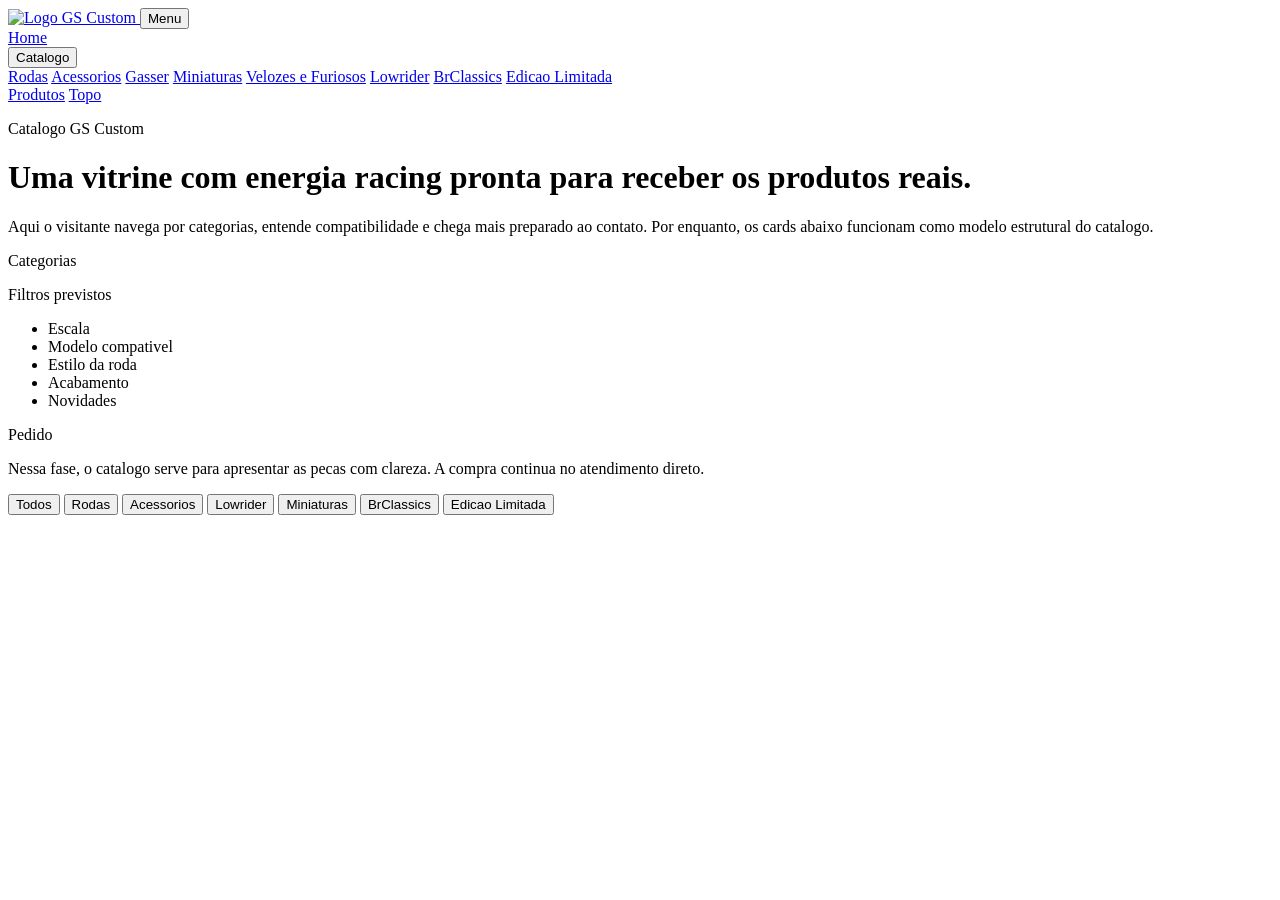
==== catalogo.html @ f18d7940 "feat: add catalog page base" ====
<!DOCTYPE html>
<html lang="pt-BR">
  <head>
    <meta charset="UTF-8" />
    <meta name="viewport" content="width=device-width, initial-scale=1.0" />
    <title>Catalogo | GS Custom</title>
    <meta
      name="description"
      content="Catalogo inicial de rodas, pneus e modificacoes em impressao 3D para carrinhos de colecao."
    />
    <link rel="stylesheet" href="styles.css" />
  </head>
  <body data-page="catalogo">
    <header class="site-header" id="topo">
      <div class="header-inner">
        <a class="brand" href="index.html" aria-label="GS Custom">
          <img class="brand-logo" src="assets/gs-custom-logo.jpeg" alt="Logo GS Custom" />
        </a>

        <button class="menu-toggle" type="button" aria-expanded="false" aria-controls="primary-menu">
          Menu
        </button>

        <nav class="primary-nav" id="primary-menu" aria-label="Navegacao principal">
          <a href="index.html">Home</a>
          <div class="nav-dropdown nav-dropdown-catalog">
            <button
              class="nav-dropdown-toggle"
              type="button"
              aria-expanded="false"
              aria-controls="catalog-menu"
            >
              Catalogo
            </button>

            <div class="nav-dropdown-panel nav-dropdown-panel-wide" id="catalog-menu" role="menu">
              <div class="nav-dropdown-grid">
                <a href="catalogo.html?categoria=rodas" role="menuitem">Rodas</a>
                <a href="catalogo.html?categoria=acessorios" role="menuitem">Acessorios</a>
                <a href="catalogo.html?categoria=gasser" role="menuitem">Gasser</a>
                <a href="catalogo.html?categoria=miniaturas" role="menuitem">Miniaturas</a>
                <a href="catalogo.html?categoria=velozes-e-furiosos" role="menuitem">Velozes e Furiosos</a>
                <a href="catalogo.html?categoria=lowrider" role="menuitem">Lowrider</a>
                <a href="catalogo.html?categoria=brclassics" role="menuitem">BrClassics</a>
                <a href="catalogo.html?categoria=edicao-limitada" role="menuitem">Edicao Limitada</a>
              </div>
            </div>
          </div>

          <a href="#catalogo-grid">Produtos</a>
          <a href="#topo">Topo</a>
        </nav>
      </div>
    </header>

    <div class="site-shell">
      <header class="hero-compact">
        <div class="page-hero">
          <p class="eyebrow">Catalogo GS Custom</p>
          <h1>Uma vitrine com energia racing pronta para receber os produtos reais.</h1>
          <p class="hero-text">
            Aqui o visitante navega por categorias, entende compatibilidade e chega mais preparado ao
            contato. Por enquanto, os cards abaixo funcionam como modelo estrutural do catalogo.
          </p>
        </div>
      </header>

      <main>
        <section class="section catalog-layout">
          <aside class="catalog-sidebar">
            <div class="sidebar-card">
              <p class="eyebrow">Categorias</p>
              <div class="sidebar-links" id="sidebar-categories"></div>
            </div>

            <div class="sidebar-card">
              <p class="eyebrow">Filtros previstos</p>
              <ul class="sidebar-list">
                <li>Escala</li>
                <li>Modelo compativel</li>
                <li>Estilo da roda</li>
                <li>Acabamento</li>
                <li>Novidades</li>
              </ul>
            </div>

            <div class="sidebar-card">
              <p class="eyebrow">Pedido</p>
              <p>
                Nessa fase, o catalogo serve para apresentar as pecas com clareza. A compra continua no
                atendimento direto.
              </p>
            </div>
          </aside>

          <div class="catalog-main" id="catalogo-grid">
            <div class="filter-bar">
              <button class="filter-pill is-active" type="button" data-filter="todos">Todos</button>
              <button class="filter-pill" type="button" data-filter="rodas">Rodas</button>
              <button class="filter-pill" type="button" data-filter="acessorios">Acessorios</button>
              <button class="filter-pill" type="button" data-filter="lowrider">Lowrider</button>
              <button class="filter-pill" type="button" data-filter="miniaturas">Miniaturas</button>
              <button class="filter-pill" type="button" data-filter="brclassics">BrClassics</button>
              <button class="filter-pill" type="button" data-filter="edicao-limitada">Edicao Limitada</button>
            </div>

            <div class="product-grid" id="product-grid"></div>
          </div>
        </section>
      </main>
    </div>

    <script src="script.js"></script>
  </body>
</html>
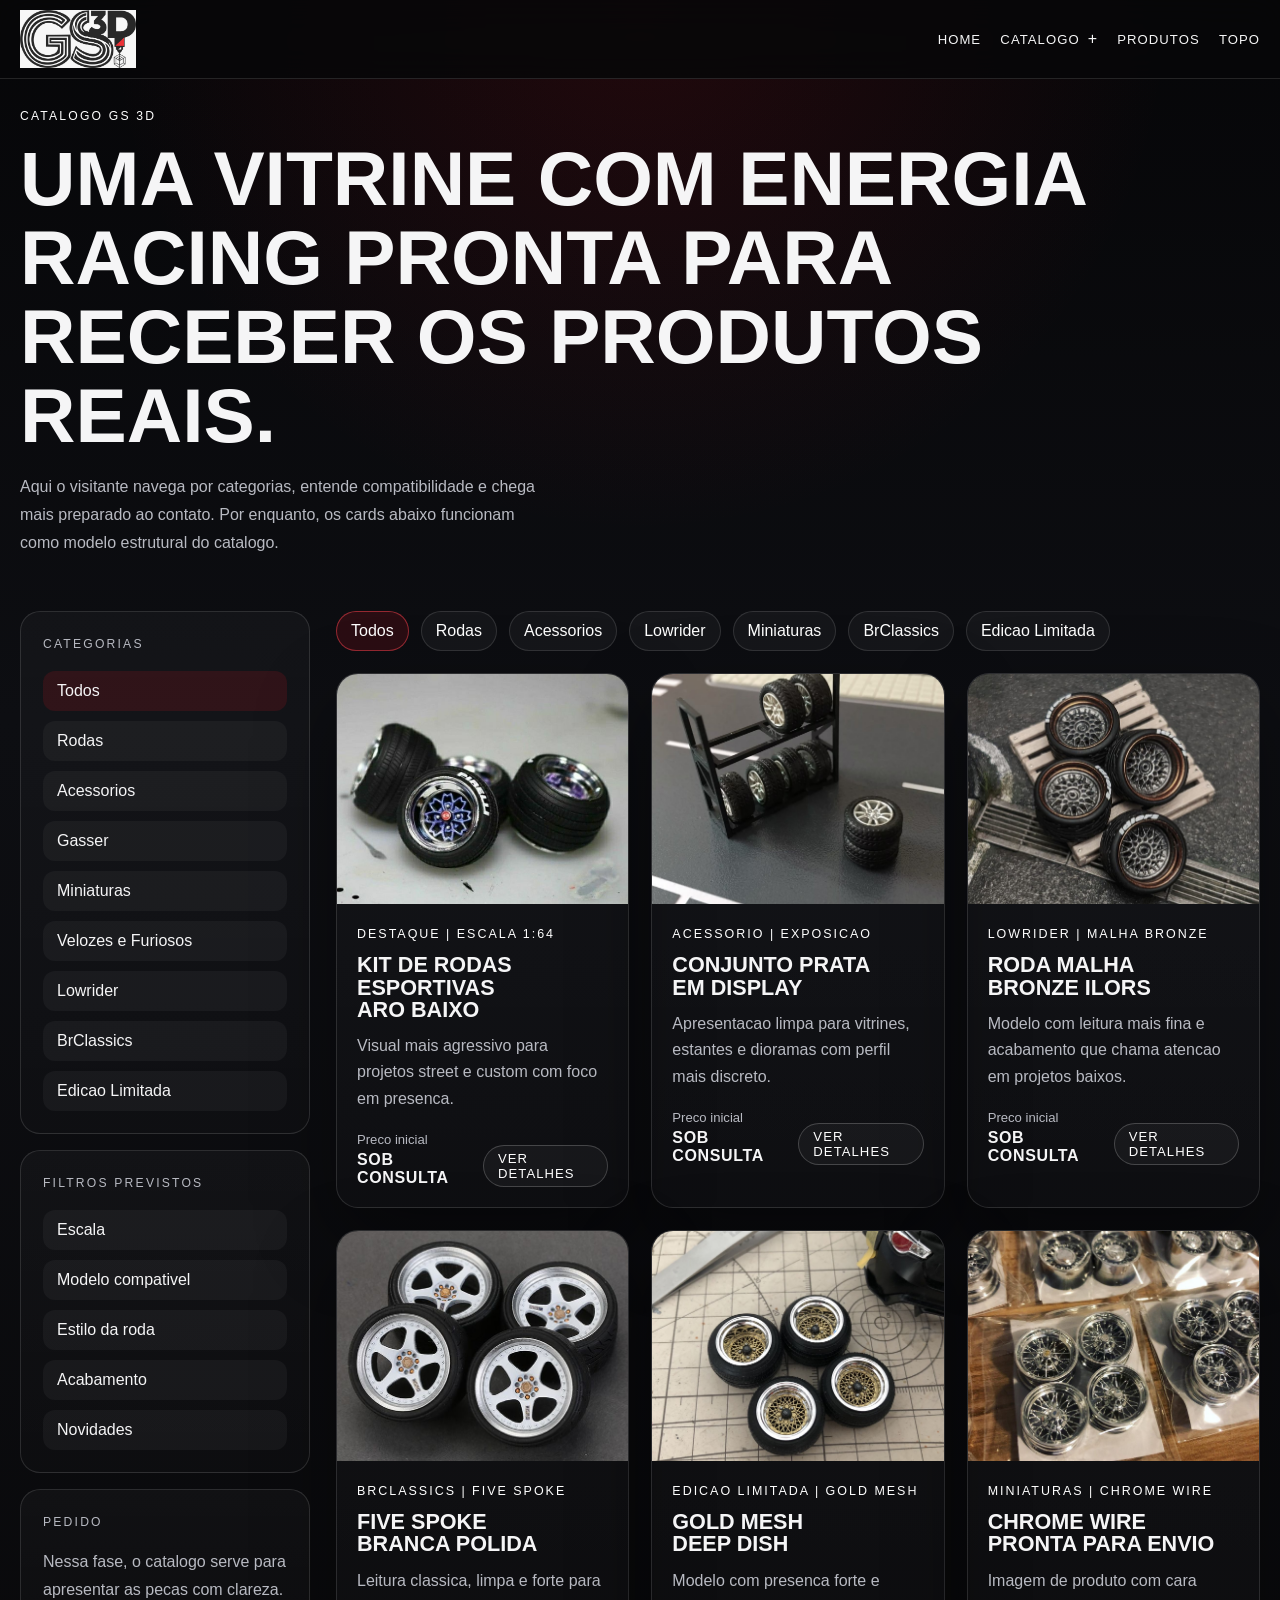
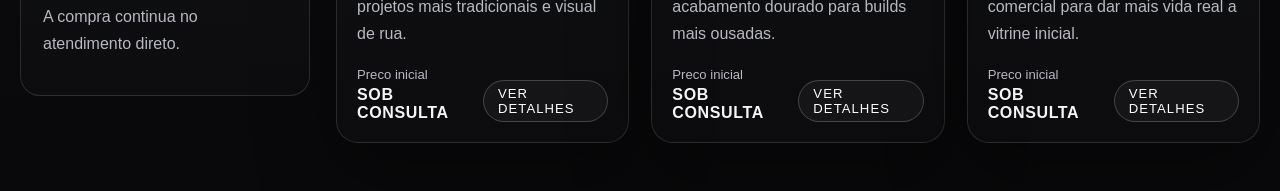
==== commit ce65f137: "Site GS 3D - versao inicial com logos novos - Logos dark/light alternando conforme tema do sistema -" ====
--- a/catalogo.html
+++ b/catalogo.html
@@ -3,7 +3,7 @@
   <head>
     <meta charset="UTF-8" />
     <meta name="viewport" content="width=device-width, initial-scale=1.0" />
-    <title>Catalogo | GS Custom</title>
+    <title>Catalogo | GS 3D</title>
     <meta
       name="description"
       content="Catalogo inicial de rodas, pneus e modificacoes em impressao 3D para carrinhos de colecao."
@@ -13,8 +13,9 @@
   <body data-page="catalogo">
     <header class="site-header" id="topo">
       <div class="header-inner">
-        <a class="brand" href="index.html" aria-label="GS Custom">
-          <img class="brand-logo" src="assets/gs-custom-logo.jpeg" alt="Logo GS Custom" />
+        <a class="brand" href="index.html" aria-label="GS 3D">
+          <img class="brand-logo logo-dark" src="assets/logo-dark.png.jpeg" alt="Logo GS 3D" />
+          <img class="brand-logo logo-light" src="assets/logo-light.png.jpeg" alt="Logo GS 3D" />
         </a>
 
         <button class="menu-toggle" type="button" aria-expanded="false" aria-controls="primary-menu">
@@ -56,7 +57,7 @@
     <div class="site-shell">
       <header class="hero-compact">
         <div class="page-hero">
-          <p class="eyebrow">Catalogo GS Custom</p>
+          <p class="eyebrow">Catalogo GS 3D</p>
           <h1>Uma vitrine com energia racing pronta para receber os produtos reais.</h1>
           <p class="hero-text">
             Aqui o visitante navega por categorias, entende compatibilidade e chega mais preparado ao
--- a/styles.css
+++ b/styles.css
@@ -0,0 +1,917 @@
+:root {
+  --bg: #09090b;
+  --bg-soft: #101014;
+  --surface: #15161b;
+  --surface-soft: rgba(255, 255, 255, 0.03);
+  --surface-strong: rgba(255, 255, 255, 0.06);
+  --line: rgba(255, 255, 255, 0.12);
+  --line-strong: rgba(255, 255, 255, 0.2);
+  --text: #f5f5f6;
+  --muted: #b8bac2;
+  --accent: #c91524;
+  --accent-strong: #ff4450;
+  --accent-soft: rgba(201, 21, 36, 0.16);
+  --shadow: 0 30px 80px rgba(0, 0, 0, 0.38);
+  --radius-xl: 28px;
+  --radius-lg: 20px;
+  --radius-md: 14px;
+  --site-width: 1240px;
+  --display-font: "Bahnschrift", "Arial Narrow", sans-serif;
+  --body-font: "Aptos", "Segoe UI", sans-serif;
+  --street-font: "Impact", "Arial Black", "Bahnschrift", sans-serif;
+}
+
+/* Logo theme swap */
+.logo-dark { display: block; }
+.logo-light { display: none; }
+@media (prefers-color-scheme: light) {
+  :root:not([data-theme="dark"]) .logo-dark { display: none; }
+  :root:not([data-theme="dark"]) .logo-light { display: block; }
+}
+:root[data-theme="light"] .logo-dark { display: none !important; }
+:root[data-theme="light"] .logo-light { display: block !important; }
+:root[data-theme="dark"] .logo-dark { display: block !important; }
+:root[data-theme="dark"] .logo-light { display: none !important; }
+
+* {
+  box-sizing: border-box;
+}
+
+html {
+  scroll-behavior: smooth;
+}
+
+body {
+  margin: 0;
+  min-height: 100vh;
+  color: var(--text);
+  font-family: var(--body-font);
+  background:
+    radial-gradient(circle at top center, rgba(201, 21, 36, 0.14), transparent 28%),
+    linear-gradient(180deg, #060608 0%, #0d0e12 40%, #09090b 100%);
+}
+
+body::before {
+  content: "";
+  position: fixed;
+  inset: 0;
+  pointer-events: none;
+  background:
+    linear-gradient(135deg, rgba(255, 255, 255, 0.018) 25%, transparent 25%) -18px 0/36px 36px,
+    linear-gradient(225deg, rgba(255, 255, 255, 0.018) 25%, transparent 25%) -18px 0/36px 36px,
+    linear-gradient(315deg, rgba(255, 255, 255, 0.018) 25%, transparent 25%) 0 0/36px 36px,
+    linear-gradient(45deg, rgba(255, 255, 255, 0.018) 25%, transparent 25%) 0 0/36px 36px;
+  opacity: 0.35;
+  mask-image: linear-gradient(180deg, rgba(0, 0, 0, 0.8), transparent 85%);
+}
+
+a {
+  color: inherit;
+  text-decoration: none;
+}
+
+button {
+  font: inherit;
+}
+
+img {
+  max-width: 100%;
+  display: block;
+}
+
+.site-shell {
+  width: min(calc(100% - 28px), var(--site-width));
+  margin: 0 auto;
+}
+
+.site-header {
+  position: sticky;
+  top: 0;
+  z-index: 30;
+  width: 100%;
+  border-bottom: 1px solid var(--line);
+  background: rgba(7, 7, 9, 0.88);
+  backdrop-filter: blur(16px);
+}
+
+.header-inner {
+  width: min(calc(100% - 28px), var(--site-width));
+  margin: 0 auto;
+  min-height: 78px;
+  display: flex;
+  align-items: center;
+  justify-content: space-between;
+  gap: 24px;
+}
+
+.brand {
+  flex: 0 0 auto;
+  display: inline-flex;
+  align-items: center;
+}
+
+.brand-logo {
+  width: clamp(86px, 11vw, 116px);
+  height: auto;
+}
+
+.brand-text {
+  min-width: 0;
+  display: grid;
+  gap: 3px;
+}
+
+.brand-text strong {
+  font-family: var(--display-font);
+  font-size: clamp(0.95rem, 1.25vw, 1.1rem);
+  letter-spacing: 0.08em;
+  text-transform: uppercase;
+  line-height: 1;
+}
+
+.brand-text small {
+  color: var(--muted);
+  font-size: clamp(0.72rem, 0.95vw, 0.88rem);
+  line-height: 1.2;
+  text-wrap: balance;
+}
+
+.menu-toggle {
+  display: none;
+  padding: 11px 15px;
+  border: 1px solid var(--line);
+  border-radius: 999px;
+  background: transparent;
+  color: var(--text);
+  text-transform: uppercase;
+  letter-spacing: 0.08em;
+}
+
+.primary-nav {
+  display: flex;
+  align-items: center;
+  gap: clamp(12px, 1.5vw, 24px);
+}
+
+.primary-nav a,
+.nav-dropdown-toggle {
+  color: var(--text);
+  font-size: clamp(0.82rem, 0.88vw, 0.94rem);
+  text-transform: uppercase;
+  letter-spacing: 0.08em;
+}
+
+.primary-nav a:hover,
+.nav-dropdown-toggle:hover,
+.button:hover,
+.section-link:hover,
+.filter-pill:hover,
+.carousel-arrow:hover,
+.carousel-dot:hover {
+  opacity: 0.9;
+}
+
+.nav-dropdown {
+  position: relative;
+}
+
+.nav-dropdown-toggle {
+  display: inline-flex;
+  align-items: center;
+  gap: 8px;
+  padding: 0;
+  border: 0;
+  background: transparent;
+  cursor: pointer;
+}
+
+.nav-dropdown-toggle::after {
+  content: "+";
+  font-size: 1rem;
+}
+
+.nav-dropdown.is-open .nav-dropdown-toggle::after {
+  content: "-";
+}
+
+.nav-dropdown-panel {
+  position: absolute;
+  top: calc(100% + 5px);
+  left: 50%;
+  width: 100vw;
+  transform: translateX(-50%);
+  display: none;
+  padding: 14px 0 16px;
+  border-top: 1px solid rgba(255, 255, 255, 0.06);
+  border-bottom: 1px solid rgba(255, 255, 255, 0.08);
+  background: rgba(82, 82, 85, 0.98);
+  box-shadow: var(--shadow);
+}
+
+.nav-dropdown.is-open .nav-dropdown-panel {
+  display: block;
+}
+
+.nav-dropdown-grid {
+  width: min(calc(100% - 28px), var(--site-width));
+  margin: 0 auto;
+  display: grid;
+  grid-template-columns: repeat(4, minmax(0, 1fr));
+  gap: 12px 26px;
+}
+
+.nav-dropdown-panel a {
+  padding: 2px 0;
+  border-radius: 0;
+  color: #ffffff;
+  font-family: var(--display-font);
+  font-size: 0.98rem;
+  letter-spacing: 0.01em;
+  text-transform: none;
+  font-weight: 700;
+  white-space: nowrap;
+}
+
+.nav-dropdown-panel a:hover {
+  opacity: 0.82;
+}
+
+.home-stage {
+  padding: 0 0 26px;
+}
+
+.carousel {
+  position: relative;
+}
+
+.carousel-track {
+  position: relative;
+  min-height: calc(82vh - 78px);
+}
+
+.carousel-slide {
+  display: none;
+}
+
+.carousel-slide.is-active {
+  display: block;
+}
+
+.slide-content {
+  min-height: calc(82vh - 78px);
+  overflow: hidden;
+  background: #09090b;
+}
+
+.eyebrow {
+  margin: 0 0 16px;
+  color: #ffffff;
+  font-family: var(--display-font);
+  font-size: clamp(0.76rem, 0.85vw, 0.86rem);
+  letter-spacing: 0.18em;
+  text-transform: uppercase;
+}
+
+h1,
+h2,
+h3 {
+  margin: 0;
+  font-family: var(--display-font);
+  line-height: 1.03;
+}
+
+h1,
+.slide-copy h2 {
+  font-size: clamp(2.5rem, 6vw, 5.6rem);
+  text-transform: uppercase;
+  text-wrap: pretty;
+}
+
+.slide-copy h2 {
+  font-size: clamp(2.2rem, 5vw, 4.6rem);
+}
+
+.slide-text {
+  margin: 18px 0 0;
+  color: var(--muted);
+  font-size: clamp(0.98rem, 1.15vw, 1.08rem);
+  line-height: 1.75;
+}
+
+.slide-actions {
+  display: flex;
+  flex-wrap: wrap;
+  gap: 14px;
+  margin-top: 30px;
+}
+
+.button {
+  display: inline-flex;
+  align-items: center;
+  justify-content: center;
+  min-height: 50px;
+  padding: 0 22px;
+  border-radius: 999px;
+  border: 1px solid transparent;
+  transition: transform 180ms ease, background 180ms ease, border-color 180ms ease;
+}
+
+.button:hover {
+  transform: translateY(-1px);
+}
+
+.button-primary {
+  background: linear-gradient(135deg, #9d101c, var(--accent-strong));
+  color: #ffffff;
+  font-weight: 700;
+  text-transform: uppercase;
+  letter-spacing: 0.08em;
+}
+
+.button-secondary {
+  border-color: var(--line-strong);
+  background: rgba(255, 255, 255, 0.035);
+  color: var(--text);
+  text-transform: uppercase;
+  letter-spacing: 0.08em;
+}
+
+.slide-brand-full {
+  position: relative;
+  display: flex;
+  align-items: end;
+  padding: clamp(28px, 4vw, 54px);
+  background:
+    linear-gradient(180deg, rgba(0, 0, 0, 0.18), rgba(0, 0, 0, 0.45)),
+    linear-gradient(135deg, #0b0b0d 0%, #14151a 60%, #09090b 100%);
+}
+
+.slide-brand-logo {
+  position: absolute;
+  top: clamp(20px, 3vw, 34px);
+  left: clamp(20px, 3vw, 34px);
+  width: clamp(130px, 16vw, 220px);
+  height: auto;
+}
+
+.slide-brand-copy {
+  max-width: min(1200px, 78vw);
+  padding-top: 78px;
+}
+
+.slide-brand-copy h1 {
+  max-width: 12ch;
+  margin: 0;
+  font-family: var(--street-font);
+  font-size: clamp(2.5rem, 5.3vw, 5.1rem);
+  letter-spacing: 0.02em;
+  line-height: 0.92;
+  text-transform: uppercase;
+  text-wrap: stable;
+}
+
+.slide-photo {
+  position: relative;
+}
+
+.slide-photo img {
+  width: 100%;
+  height: calc(82vh - 78px);
+  object-fit: cover;
+  object-position: center;
+  display: block;
+}
+
+.slide-photo::after {
+  content: "";
+  position: absolute;
+  inset: 0;
+  background: linear-gradient(180deg, rgba(0, 0, 0, 0.08), rgba(0, 0, 0, 0.18));
+  pointer-events: none;
+}
+
+.carousel-controls {
+  position: absolute;
+  left: 0;
+  right: 0;
+  bottom: 20px;
+  z-index: 2;
+  width: min(calc(100% - 28px), var(--site-width));
+  margin: 0 auto;
+  display: flex;
+  align-items: center;
+  justify-content: space-between;
+  gap: 18px;
+  padding: 0;
+}
+
+.carousel-arrow {
+  width: 48px;
+  height: 48px;
+  border: 1px solid var(--line);
+  border-radius: 50%;
+  background: rgba(255, 255, 255, 0.03);
+  color: var(--text);
+  font-size: 1.8rem;
+  cursor: pointer;
+}
+
+.carousel-dots {
+  display: flex;
+  align-items: center;
+  justify-content: center;
+  gap: 10px;
+}
+
+.carousel-dot {
+  width: 11px;
+  height: 11px;
+  padding: 0;
+  border: 0;
+  border-radius: 999px;
+  background: rgba(255, 255, 255, 0.28);
+  cursor: pointer;
+}
+
+.carousel-dot.is-active {
+  width: 34px;
+  background: linear-gradient(135deg, var(--accent), var(--accent-strong));
+}
+
+.featured-products {
+  padding: 24px 0 72px;
+}
+
+.section-bar {
+  display: flex;
+  align-items: end;
+  justify-content: space-between;
+  gap: 18px;
+  margin-bottom: 24px;
+}
+
+.section-bar h2 {
+  font-size: clamp(1.9rem, 3vw, 3.2rem);
+  text-transform: uppercase;
+  text-wrap: pretty;
+}
+
+.section-link {
+  color: #ffffff;
+  font-family: var(--display-font);
+  font-size: 0.95rem;
+  letter-spacing: 0.08em;
+  text-transform: uppercase;
+}
+
+.product-grid {
+  display: grid;
+  grid-template-columns: repeat(3, minmax(0, 1fr));
+  gap: 22px;
+}
+
+.product-card {
+  overflow: hidden;
+  border: 1px solid var(--line);
+  border-radius: 22px;
+  background: linear-gradient(180deg, rgba(255, 255, 255, 0.03), rgba(255, 255, 255, 0.015));
+  box-shadow: var(--shadow);
+}
+
+.product-visual {
+  position: relative;
+  min-height: 230px;
+  background: #111317;
+}
+
+.product-visual img {
+  width: 100%;
+  height: 230px;
+  object-fit: cover;
+  display: block;
+}
+
+.product-content {
+  padding: 20px;
+}
+
+.product-meta {
+  color: #ffffff;
+  font-family: var(--display-font);
+  font-size: 0.78rem;
+  letter-spacing: 0.16em;
+  text-transform: uppercase;
+}
+
+.product-content h3 {
+  margin-top: 12px;
+  font-size: 1.35rem;
+  text-transform: uppercase;
+  text-wrap: balance;
+}
+
+.product-content p {
+  margin: 12px 0 0;
+  color: var(--muted);
+  line-height: 1.65;
+}
+
+.product-footer {
+  display: flex;
+  align-items: end;
+  justify-content: space-between;
+  gap: 12px;
+  margin-top: 20px;
+}
+
+.product-price {
+  display: grid;
+  gap: 4px;
+}
+
+.product-price span {
+  color: var(--muted);
+  font-size: 0.82rem;
+}
+
+.product-price strong {
+  font-family: var(--display-font);
+  font-size: 1rem;
+  letter-spacing: 0.04em;
+  text-transform: uppercase;
+}
+
+.mini-button {
+  display: inline-flex;
+  align-items: center;
+  justify-content: center;
+  min-height: 42px;
+  padding: 0 14px;
+  border: 1px solid var(--line-strong);
+  border-radius: 999px;
+  background: rgba(255, 255, 255, 0.04);
+  color: #ffffff;
+  font-size: 0.82rem;
+  text-transform: uppercase;
+  letter-spacing: 0.08em;
+}
+
+.site-footer {
+  border-top: 1px solid var(--line);
+  background: rgba(9, 10, 13, 0.94);
+}
+
+.footer-main {
+  display: grid;
+  grid-template-columns: 1.3fr 0.8fr 0.9fr;
+  gap: 28px;
+  padding: 44px 0 32px;
+}
+
+.footer-brand {
+  max-width: 420px;
+}
+
+.footer-logo-frame {
+  margin-bottom: 16px;
+}
+
+.footer-brand p,
+.footer-column a {
+  color: var(--muted);
+  line-height: 1.7;
+}
+
+.footer-column {
+  display: grid;
+  align-content: start;
+  gap: 10px;
+}
+
+.footer-column h3 {
+  font-size: 1.05rem;
+  text-transform: uppercase;
+}
+
+.footer-bottom {
+  border-top: 1px solid var(--line);
+}
+
+.footer-bottom-inner {
+  display: flex;
+  align-items: center;
+  justify-content: space-between;
+  gap: 16px;
+  padding: 16px 0 24px;
+  color: var(--muted);
+  font-size: 0.88rem;
+}
+
+.hero-compact {
+  padding: 30px 0 10px;
+}
+
+.page-hero {
+  max-width: none;
+}
+
+.hero-text {
+  max-width: 58ch;
+  margin-top: 18px;
+  color: var(--muted);
+  line-height: 1.75;
+}
+
+.section {
+  padding: 28px 0 48px;
+}
+
+.catalog-layout {
+  display: grid;
+  grid-template-columns: 290px 1fr;
+  gap: 26px;
+  align-items: start;
+}
+
+.catalog-sidebar {
+  position: sticky;
+  top: 112px;
+  display: grid;
+  gap: 16px;
+}
+
+.sidebar-card,
+.detail-card,
+.summary-panel,
+.gallery-main,
+.gallery-thumbs div {
+  border: 1px solid var(--line);
+  border-radius: 20px;
+  background: linear-gradient(180deg, rgba(255, 255, 255, 0.03), rgba(255, 255, 255, 0.015));
+}
+
+.sidebar-card,
+.detail-card {
+  padding: 22px;
+}
+
+.sidebar-card p,
+.detail-card p {
+  color: var(--muted);
+  line-height: 1.7;
+}
+
+.sidebar-links,
+.sidebar-list,
+.detail-list {
+  display: grid;
+  gap: 10px;
+}
+
+.sidebar-links a,
+.sidebar-list li,
+.detail-list li {
+  padding: 11px 14px;
+  border-radius: 12px;
+  background: rgba(255, 255, 255, 0.04);
+}
+
+.sidebar-links a.is-active,
+.filter-pill.is-active {
+  background: var(--accent-soft);
+  border-color: rgba(255, 68, 80, 0.5);
+}
+
+.sidebar-list,
+.detail-list {
+  padding: 0;
+  margin: 0;
+  list-style: none;
+}
+
+.filter-bar {
+  display: flex;
+  flex-wrap: wrap;
+  gap: 12px;
+  margin-bottom: 22px;
+}
+
+.filter-pill {
+  padding: 10px 14px;
+  border: 1px solid var(--line);
+  border-radius: 999px;
+  background: rgba(255, 255, 255, 0.04);
+  color: #ffffff;
+  cursor: pointer;
+}
+
+.product-page-grid,
+.product-detail-grid {
+  display: grid;
+  gap: 24px;
+}
+
+.product-page-grid {
+  grid-template-columns: 1fr 0.9fr;
+  align-items: start;
+}
+
+.product-gallery {
+  display: grid;
+  gap: 14px;
+}
+
+.gallery-main {
+  display: grid;
+  place-items: center;
+  min-height: 430px;
+  color: var(--text);
+  background:
+    linear-gradient(135deg, rgba(255, 255, 255, 0.03) 25%, transparent 25%) -18px 0/36px 36px,
+    linear-gradient(225deg, rgba(255, 255, 255, 0.03) 25%, transparent 25%) -18px 0/36px 36px,
+    linear-gradient(315deg, rgba(255, 255, 255, 0.03) 25%, transparent 25%) 0 0/36px 36px,
+    linear-gradient(45deg, rgba(255, 255, 255, 0.03) 25%, transparent 25%) 0 0/36px 36px,
+    linear-gradient(160deg, #2a2d35, #16171d);
+}
+
+.gallery-thumbs {
+  display: grid;
+  grid-template-columns: repeat(3, 1fr);
+  gap: 14px;
+}
+
+.gallery-thumbs div {
+  display: grid;
+  place-items: center;
+  min-height: 110px;
+  color: var(--muted);
+}
+
+.summary-panel {
+  display: grid;
+  gap: 1px;
+  margin-top: 24px;
+  overflow: hidden;
+}
+
+.summary-panel div {
+  display: flex;
+  align-items: center;
+  justify-content: space-between;
+  gap: 12px;
+  padding: 16px 18px;
+  background: rgba(255, 255, 255, 0.03);
+}
+
+.summary-panel span {
+  color: var(--muted);
+}
+
+.summary-panel strong {
+  font-family: var(--display-font);
+  letter-spacing: 0.04em;
+  text-transform: uppercase;
+}
+
+.product-detail-grid {
+  grid-template-columns: repeat(3, 1fr);
+}
+
+@media (max-width: 1160px) {
+  .slide-brand,
+  .footer-main,
+  .catalog-layout,
+  .product-page-grid,
+  .product-detail-grid {
+    grid-template-columns: 1fr;
+  }
+
+  .footer-brand {
+    max-width: none;
+  }
+
+  .catalog-sidebar {
+    position: static;
+  }
+
+  .product-grid {
+    grid-template-columns: repeat(2, minmax(0, 1fr));
+  }
+}
+
+@media (max-width: 920px) {
+  .header-inner {
+    min-height: 72px;
+  }
+
+  .menu-toggle {
+    display: inline-flex;
+  }
+
+  .primary-nav {
+    position: absolute;
+    top: 100%;
+    left: 0;
+    right: 0;
+    display: none;
+    flex-direction: column;
+    align-items: stretch;
+    gap: 0;
+    padding: 10px 14px 16px;
+    border-bottom: 1px solid var(--line);
+    background: rgba(7, 7, 10, 0.98);
+  }
+
+  .primary-nav.is-open {
+    display: flex;
+  }
+
+  .primary-nav > a,
+  .nav-dropdown-toggle {
+    padding: 14px 4px;
+    border-top: 1px solid rgba(255, 255, 255, 0.06);
+  }
+
+  .nav-dropdown {
+    width: 100%;
+  }
+
+  .nav-dropdown-panel {
+    position: static;
+    width: 100%;
+    transform: none;
+    min-width: 0;
+    padding: 10px 0 4px;
+    border: 0;
+    border-radius: 0;
+    background: transparent;
+    box-shadow: none;
+  }
+
+  .nav-dropdown-grid {
+    width: 100%;
+    grid-template-columns: repeat(2, minmax(0, 1fr));
+    gap: 8px 18px;
+  }
+
+  .nav-dropdown-panel a {
+    padding: 10px 0 10px 14px;
+  }
+
+  .section-bar {
+    align-items: start;
+    flex-direction: column;
+  }
+}
+
+@media (max-width: 760px) {
+  .site-shell,
+  .header-inner {
+    width: min(calc(100% - 20px), var(--site-width));
+  }
+
+  .home-stage {
+    padding-top: 0;
+  }
+
+  .slide-content {
+    min-height: calc(68vh - 72px);
+  }
+
+  h1,
+  .slide-copy h2,
+  .page-hero h1 {
+    font-size: clamp(2rem, 10vw, 3.5rem);
+  }
+
+  .carousel-controls {
+    width: calc(100% - 20px);
+    bottom: 14px;
+  }
+
+  .product-grid,
+  .gallery-thumbs {
+    grid-template-columns: 1fr;
+  }
+
+  .footer-bottom-inner,
+  .product-footer {
+    align-items: start;
+    flex-direction: column;
+  }
+}
+
+@media (max-width: 480px) {
+  .brand-logo {
+    width: 88px;
+  }
+
+  .carousel-arrow {
+    width: 42px;
+    height: 42px;
+  }
+
+  .nav-dropdown-grid {
+    grid-template-columns: 1fr;
+  }
+}
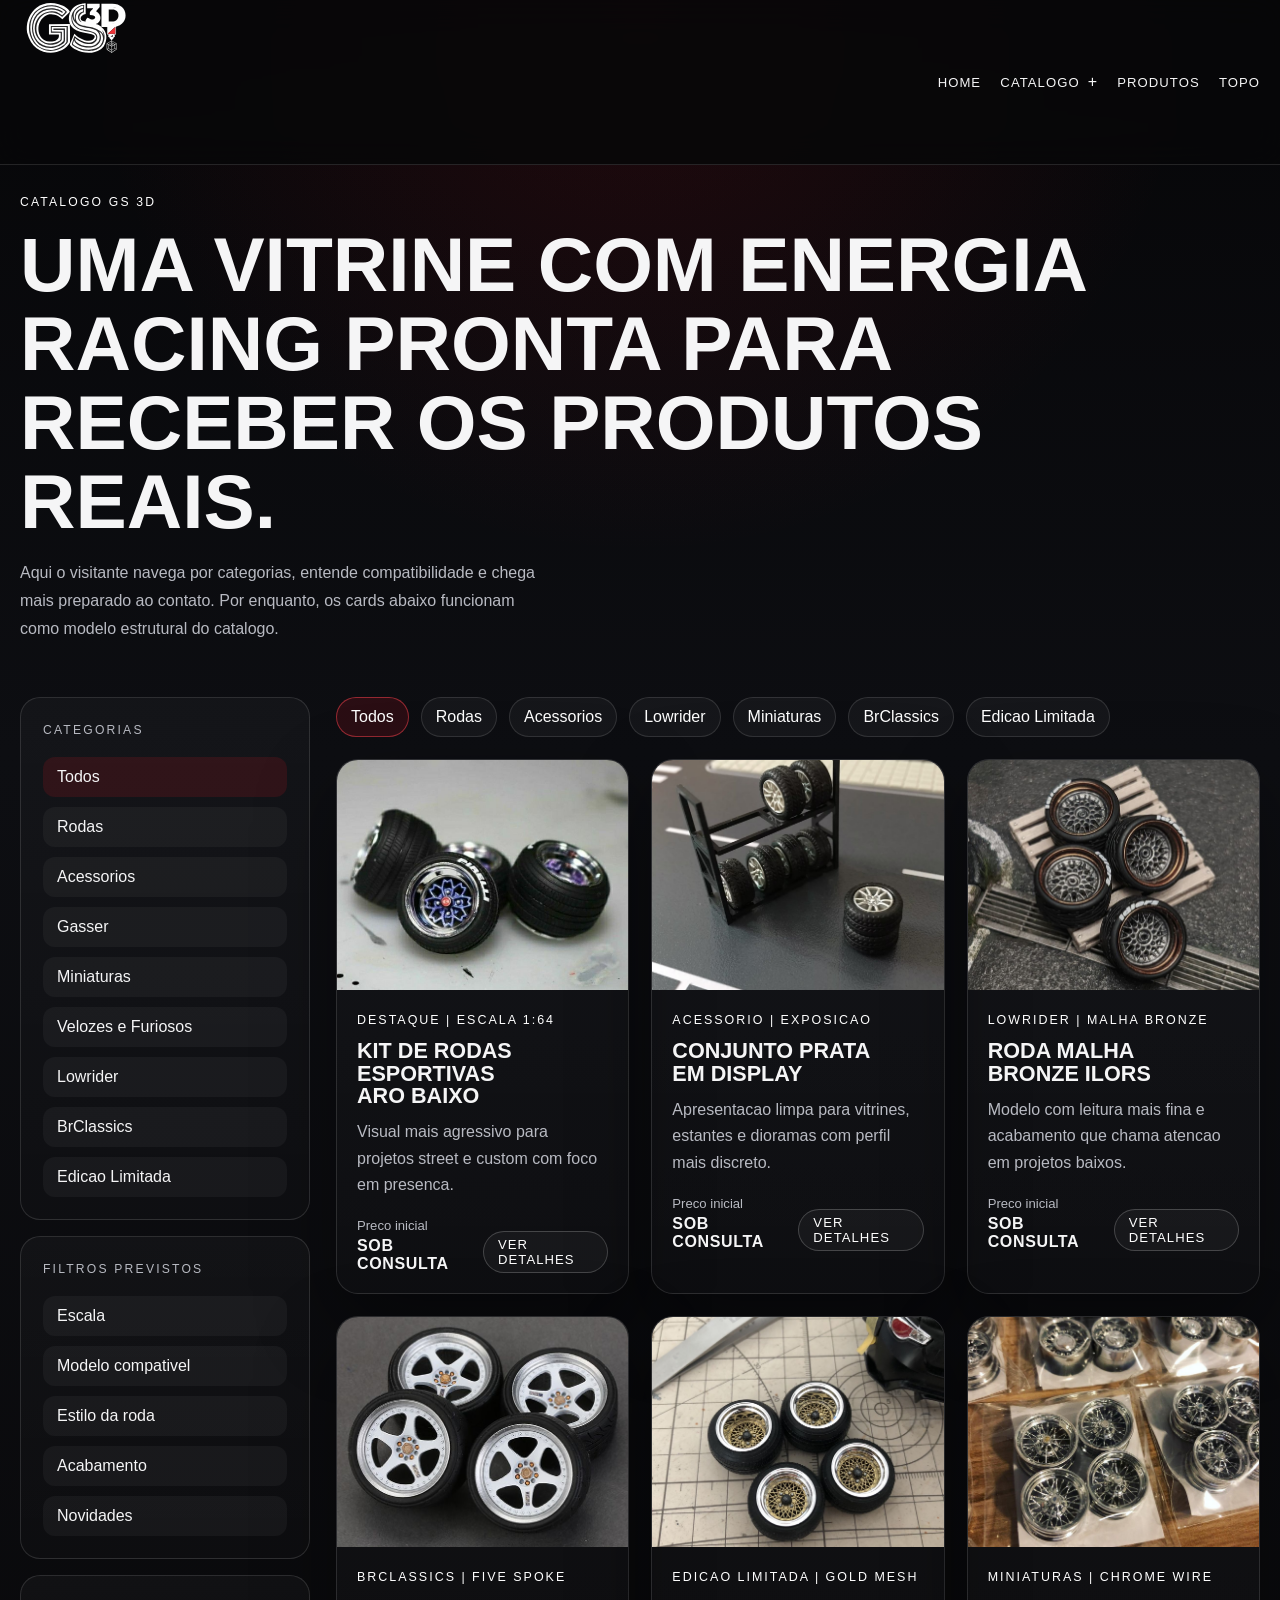
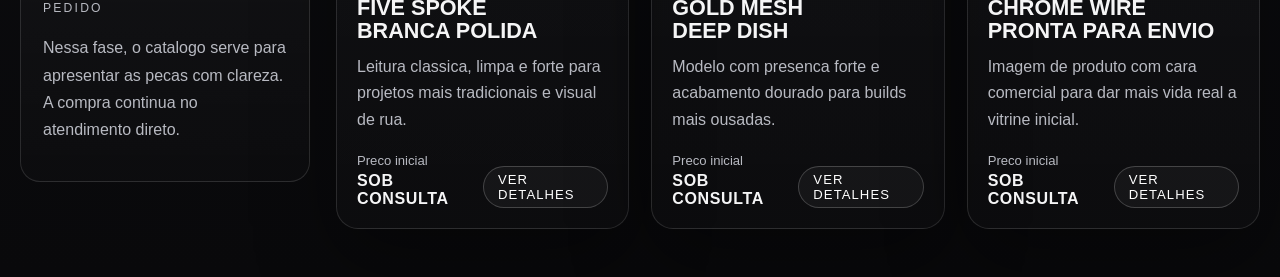
==== commit 2307e6ec: "Troca logos JPEG por SVG para dark/light theme" ====
--- a/catalogo.html
+++ b/catalogo.html
@@ -14,8 +14,8 @@
     <header class="site-header" id="topo">
       <div class="header-inner">
         <a class="brand" href="index.html" aria-label="GS 3D">
-          <img class="brand-logo logo-dark" src="assets/logo-dark.png.jpeg" alt="Logo GS 3D" />
-          <img class="brand-logo logo-light" src="assets/logo-light.png.jpeg" alt="Logo GS 3D" />
+          <img class="brand-logo logo-dark" src="assets/logo-dark.svg" alt="Logo GS 3D" />
+          <img class="brand-logo logo-light" src="assets/logo-light.svg" alt="Logo GS 3D" />
         </a>
 
         <button class="menu-toggle" type="button" aria-expanded="false" aria-controls="primary-menu">
--- a/styles.css
+++ b/styles.css
@@ -92,12 +92,14 @@
   border-bottom: 1px solid var(--line);
   background: rgba(7, 7, 9, 0.88);
   backdrop-filter: blur(16px);
+  overflow: visible;
 }
 
 .header-inner {
   width: min(calc(100% - 28px), var(--site-width));
   margin: 0 auto;
   min-height: 78px;
+  position: relative;
   display: flex;
   align-items: center;
   justify-content: space-between;
@@ -175,6 +177,10 @@
   position: relative;
 }
 
+.nav-dropdown-catalog {
+  position: static;
+}
+
 .nav-dropdown-toggle {
   display: inline-flex;
   align-items: center;
@@ -196,36 +202,43 @@
 
 .nav-dropdown-panel {
   position: absolute;
-  top: calc(100% + 5px);
-  left: 50%;
-  width: 100vw;
-  transform: translateX(-50%);
+  top: 100%;
+  left: 0;
+  width: 100%;
+  transform: none;
   display: none;
-  padding: 14px 0 16px;
-  border-top: 1px solid rgba(255, 255, 255, 0.06);
+  padding: 12px 0 14px;
+  border-top: 1px solid rgba(255, 255, 255, 0.04);
   border-bottom: 1px solid rgba(255, 255, 255, 0.08);
-  background: rgba(82, 82, 85, 0.98);
-  box-shadow: var(--shadow);
+  background: rgba(88, 88, 90, 0.98);
+  box-shadow: 0 12px 30px rgba(0, 0, 0, 0.16);
 }
 
 .nav-dropdown.is-open .nav-dropdown-panel {
   display: block;
 }
 
+@media (min-width: 921px) {
+  .nav-dropdown-catalog:hover .nav-dropdown-panel,
+  .nav-dropdown-catalog:focus-within .nav-dropdown-panel {
+    display: block;
+  }
+}
+
 .nav-dropdown-grid {
-  width: min(calc(100% - 28px), var(--site-width));
-  margin: 0 auto;
+  width: 100%;
+  margin: 0;
   display: grid;
   grid-template-columns: repeat(4, minmax(0, 1fr));
-  gap: 12px 26px;
+  gap: 8px 22px;
 }
 
 .nav-dropdown-panel a {
-  padding: 2px 0;
+  padding: 3px 0;
   border-radius: 0;
   color: #ffffff;
   font-family: var(--display-font);
-  font-size: 0.98rem;
+  font-size: 0.95rem;
   letter-spacing: 0.01em;
   text-transform: none;
   font-weight: 700;
@@ -246,7 +259,7 @@
 
 .carousel-track {
   position: relative;
-  min-height: calc(82vh - 78px);
+  min-height: calc(76vh - 78px);
 }
 
 .carousel-slide {
@@ -258,7 +271,7 @@
 }
 
 .slide-content {
-  min-height: calc(82vh - 78px);
+  min-height: calc(76vh - 78px);
   overflow: hidden;
   background: #09090b;
 }
@@ -339,11 +352,30 @@
 .slide-brand-full {
   position: relative;
   display: flex;
-  align-items: end;
+  align-items: center;
   padding: clamp(28px, 4vw, 54px);
   background:
     linear-gradient(180deg, rgba(0, 0, 0, 0.18), rgba(0, 0, 0, 0.45)),
     linear-gradient(135deg, #0b0b0d 0%, #14151a 60%, #09090b 100%);
+}
+
+.slide-brand-photo {
+  position: absolute;
+  inset: 0;
+  width: 100%;
+  height: 100%;
+  object-fit: cover;
+  object-position: center;
+}
+
+.slide-brand-full::after {
+  content: "";
+  position: absolute;
+  inset: 0;
+  background:
+    linear-gradient(90deg, rgba(7, 7, 9, 0.92) 0%, rgba(7, 7, 9, 0.82) 28%, rgba(7, 7, 9, 0.4) 54%, rgba(7, 7, 9, 0.18) 100%),
+    linear-gradient(180deg, rgba(7, 7, 9, 0.15), rgba(7, 7, 9, 0.28));
+  pointer-events: none;
 }
 
 .slide-brand-logo {
@@ -352,22 +384,25 @@
   left: clamp(20px, 3vw, 34px);
   width: clamp(130px, 16vw, 220px);
   height: auto;
+  z-index: 1;
 }
 
 .slide-brand-copy {
-  max-width: min(1200px, 78vw);
-  padding-top: 78px;
+  position: relative;
+  z-index: 1;
+  max-width: min(1380px, 88vw);
+  padding-top: 30px;
 }
 
 .slide-brand-copy h1 {
-  max-width: 12ch;
+  max-width: 21ch;
   margin: 0;
   font-family: var(--street-font);
-  font-size: clamp(2.5rem, 5.3vw, 5.1rem);
-  letter-spacing: 0.02em;
-  line-height: 0.92;
-  text-transform: uppercase;
-  text-wrap: stable;
+  font-size: clamp(2rem, 4vw, 4rem);
+  letter-spacing: 0.01em;
+  line-height: 0.96;
+  text-transform: uppercase;
+  text-wrap: balance;
 }
 
 .slide-photo {
@@ -376,7 +411,7 @@
 
 .slide-photo img {
   width: 100%;
-  height: calc(82vh - 78px);
+  height: calc(76vh - 78px);
   object-fit: cover;
   object-position: center;
   display: block;
@@ -875,7 +910,7 @@
   }
 
   .slide-content {
-    min-height: calc(68vh - 72px);
+    min-height: calc(64vh - 72px);
   }
 
   h1,
@@ -884,6 +919,15 @@
     font-size: clamp(2rem, 10vw, 3.5rem);
   }
 
+  .slide-brand-copy {
+    max-width: 100%;
+  }
+
+  .slide-brand-copy h1 {
+    max-width: 12ch;
+    font-size: clamp(2rem, 9vw, 3.35rem);
+  }
+
   .carousel-controls {
     width: calc(100% - 20px);
     bottom: 14px;
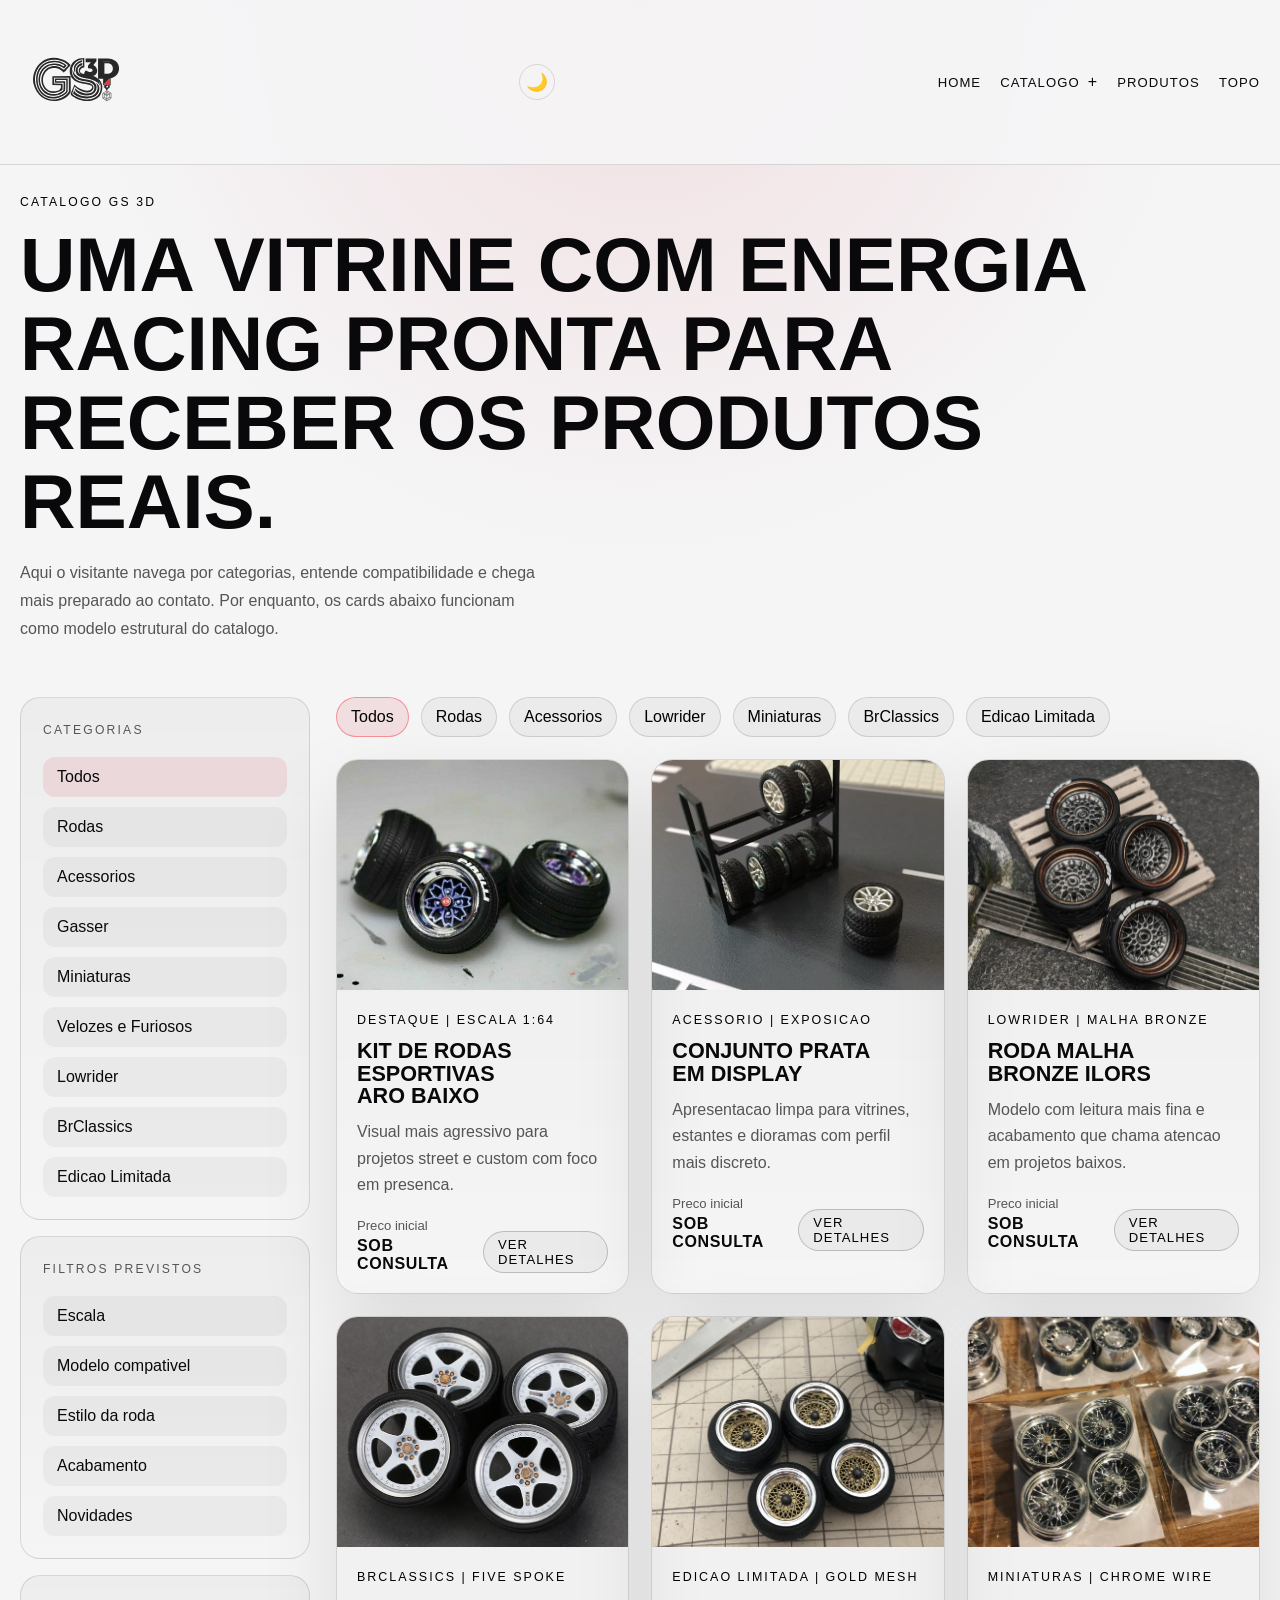
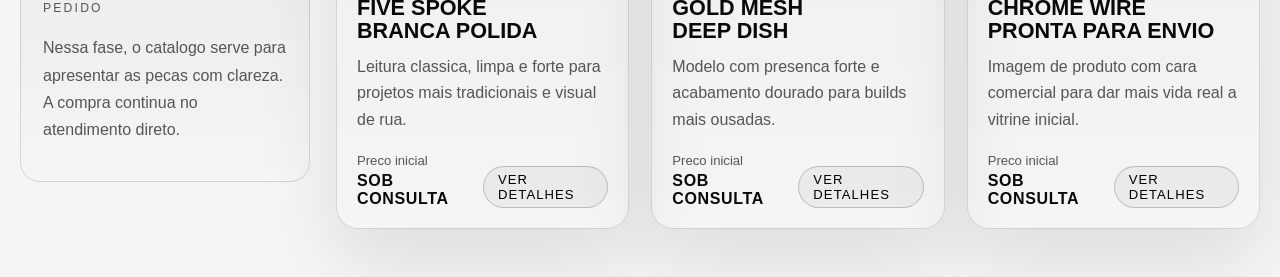
==== commit d9f978fa: "Tema claro/escuro completo + toggle + logos corrigidos - Refatora todas cores hardcoded do CSS para " ====
--- a/catalogo.html
+++ b/catalogo.html
@@ -14,9 +14,11 @@
     <header class="site-header" id="topo">
       <div class="header-inner">
         <a class="brand" href="index.html" aria-label="GS 3D">
-          <img class="brand-logo logo-dark" src="assets/logo-dark.svg" alt="Logo GS 3D" />
-          <img class="brand-logo logo-light" src="assets/logo-light.svg" alt="Logo GS 3D" />
+          <img class="brand-logo logo-dark" src="assets/logo-branco.svg" alt="Logo GS 3D" />
+          <img class="brand-logo logo-light" src="assets/logo-preto.svg" alt="Logo GS 3D" />
         </a>
+
+        <button class="theme-toggle" type="button" aria-label="Alternar tema">🌙</button>
 
         <button class="menu-toggle" type="button" aria-expanded="false" aria-controls="primary-menu">
           Menu
--- a/styles.css
+++ b/styles.css
@@ -3,15 +3,29 @@
   --bg-soft: #101014;
   --surface: #15161b;
   --surface-soft: rgba(255, 255, 255, 0.03);
+  --surface-medium: rgba(255, 255, 255, 0.04);
   --surface-strong: rgba(255, 255, 255, 0.06);
   --line: rgba(255, 255, 255, 0.12);
   --line-strong: rgba(255, 255, 255, 0.2);
+  --line-faint: rgba(255, 255, 255, 0.04);
   --text: #f5f5f6;
+  --text-bright: #ffffff;
   --muted: #b8bac2;
   --accent: #c91524;
   --accent-strong: #ff4450;
   --accent-soft: rgba(201, 21, 36, 0.16);
   --shadow: 0 30px 80px rgba(0, 0, 0, 0.38);
+  --header-bg: rgba(7, 7, 9, 0.88);
+  --footer-bg: rgba(9, 10, 13, 0.94);
+  --dropdown-bg: rgba(88, 88, 90, 0.98);
+  --nav-mobile-bg: rgba(7, 7, 10, 0.98);
+  --dot-inactive: rgba(255, 255, 255, 0.28);
+  --pattern-opacity: 0.35;
+  --gallery-gradient: linear-gradient(160deg, #2a2d35, #16171d);
+  --slide-overlay: rgba(7, 7, 9, 0.92);
+  --slide-overlay-mid: rgba(7, 7, 9, 0.82);
+  --slide-overlay-soft: rgba(7, 7, 9, 0.4);
+  --slide-overlay-faint: rgba(7, 7, 9, 0.18);
   --radius-xl: 28px;
   --radius-lg: 20px;
   --radius-md: 14px;
@@ -33,6 +47,86 @@
 :root[data-theme="dark"] .logo-dark { display: block !important; }
 :root[data-theme="dark"] .logo-light { display: none !important; }
 
+/* Light theme */
+@media (prefers-color-scheme: light) {
+  :root:not([data-theme="dark"]) {
+    --bg: #f5f5f6;
+    --bg-soft: #ebebed;
+    --surface: #ffffff;
+    --surface-soft: rgba(0, 0, 0, 0.03);
+    --surface-medium: rgba(0, 0, 0, 0.04);
+    --surface-strong: rgba(0, 0, 0, 0.06);
+    --line: rgba(0, 0, 0, 0.12);
+    --line-strong: rgba(0, 0, 0, 0.2);
+    --line-faint: rgba(0, 0, 0, 0.04);
+    --text: #09090b;
+    --text-bright: #000000;
+    --muted: #555;
+    --accent: #c91524;
+    --accent-strong: #a0111d;
+    --accent-soft: rgba(201, 21, 36, 0.1);
+    --shadow: 0 30px 80px rgba(0, 0, 0, 0.1);
+    --header-bg: rgba(245, 245, 246, 0.88);
+    --footer-bg: rgba(235, 235, 237, 0.94);
+    --dropdown-bg: rgba(255, 255, 255, 0.98);
+    --nav-mobile-bg: rgba(245, 245, 246, 0.98);
+    --dot-inactive: rgba(0, 0, 0, 0.25);
+    --pattern-opacity: 0.15;
+    --gallery-gradient: linear-gradient(160deg, #e8e8ec, #d8d8dc);
+    --slide-overlay: rgba(245, 245, 246, 0.92);
+    --slide-overlay-mid: rgba(245, 245, 246, 0.82);
+    --slide-overlay-soft: rgba(245, 245, 246, 0.4);
+    --slide-overlay-faint: rgba(245, 245, 246, 0.18);
+  }
+}
+:root[data-theme="light"] {
+  --bg: #f5f5f6;
+  --bg-soft: #ebebed;
+  --surface: #ffffff;
+  --surface-soft: rgba(0, 0, 0, 0.03);
+  --surface-medium: rgba(0, 0, 0, 0.04);
+  --surface-strong: rgba(0, 0, 0, 0.06);
+  --line: rgba(0, 0, 0, 0.12);
+  --line-strong: rgba(0, 0, 0, 0.2);
+  --line-faint: rgba(0, 0, 0, 0.04);
+  --text: #09090b;
+  --text-bright: #000000;
+  --muted: #555;
+  --accent: #c91524;
+  --accent-strong: #a0111d;
+  --accent-soft: rgba(201, 21, 36, 0.1);
+  --shadow: 0 30px 80px rgba(0, 0, 0, 0.1);
+  --header-bg: rgba(245, 245, 246, 0.88);
+  --footer-bg: rgba(235, 235, 237, 0.94);
+  --dropdown-bg: rgba(255, 255, 255, 0.98);
+  --nav-mobile-bg: rgba(245, 245, 246, 0.98);
+  --dot-inactive: rgba(0, 0, 0, 0.25);
+  --pattern-opacity: 0.15;
+  --gallery-gradient: linear-gradient(160deg, #e8e8ec, #d8d8dc);
+  --slide-overlay: rgba(245, 245, 246, 0.92);
+  --slide-overlay-mid: rgba(245, 245, 246, 0.82);
+  --slide-overlay-soft: rgba(245, 245, 246, 0.4);
+  --slide-overlay-faint: rgba(245, 245, 246, 0.18);
+}
+
+/* Theme toggle button */
+.theme-toggle {
+  background: none;
+  border: 1px solid var(--line);
+  border-radius: 50%;
+  width: 36px;
+  height: 36px;
+  cursor: pointer;
+  font-size: 1.1rem;
+  display: flex;
+  align-items: center;
+  justify-content: center;
+  transition: border-color 0.2s;
+}
+.theme-toggle:hover {
+  border-color: var(--accent);
+}
+
 * {
   box-sizing: border-box;
 }
@@ -46,9 +140,9 @@
   min-height: 100vh;
   color: var(--text);
   font-family: var(--body-font);
-  background:
-    radial-gradient(circle at top center, rgba(201, 21, 36, 0.14), transparent 28%),
-    linear-gradient(180deg, #060608 0%, #0d0e12 40%, #09090b 100%);
+  background: var(--bg);
+  background-image:
+    radial-gradient(circle at top center, var(--accent-soft), transparent 28%);
 }
 
 body::before {
@@ -57,11 +151,11 @@
   inset: 0;
   pointer-events: none;
   background:
-    linear-gradient(135deg, rgba(255, 255, 255, 0.018) 25%, transparent 25%) -18px 0/36px 36px,
-    linear-gradient(225deg, rgba(255, 255, 255, 0.018) 25%, transparent 25%) -18px 0/36px 36px,
-    linear-gradient(315deg, rgba(255, 255, 255, 0.018) 25%, transparent 25%) 0 0/36px 36px,
-    linear-gradient(45deg, rgba(255, 255, 255, 0.018) 25%, transparent 25%) 0 0/36px 36px;
-  opacity: 0.35;
+    linear-gradient(135deg, var(--surface-soft) 25%, transparent 25%) -18px 0/36px 36px,
+    linear-gradient(225deg, var(--surface-soft) 25%, transparent 25%) -18px 0/36px 36px,
+    linear-gradient(315deg, var(--surface-soft) 25%, transparent 25%) 0 0/36px 36px,
+    linear-gradient(45deg, var(--surface-soft) 25%, transparent 25%) 0 0/36px 36px;
+  opacity: var(--pattern-opacity);
   mask-image: linear-gradient(180deg, rgba(0, 0, 0, 0.8), transparent 85%);
 }
 
@@ -90,7 +184,7 @@
   z-index: 30;
   width: 100%;
   border-bottom: 1px solid var(--line);
-  background: rgba(7, 7, 9, 0.88);
+  background: var(--header-bg);
   backdrop-filter: blur(16px);
   overflow: visible;
 }
@@ -208,9 +302,9 @@
   transform: none;
   display: none;
   padding: 12px 0 14px;
-  border-top: 1px solid rgba(255, 255, 255, 0.04);
-  border-bottom: 1px solid rgba(255, 255, 255, 0.08);
-  background: rgba(88, 88, 90, 0.98);
+  border-top: 1px solid var(--line-faint);
+  border-bottom: 1px solid var(--line);
+  background: var(--dropdown-bg);
   box-shadow: 0 12px 30px rgba(0, 0, 0, 0.16);
 }
 
@@ -236,7 +330,7 @@
 .nav-dropdown-panel a {
   padding: 3px 0;
   border-radius: 0;
-  color: #ffffff;
+  color: var(--text-bright);
   font-family: var(--display-font);
   font-size: 0.95rem;
   letter-spacing: 0.01em;
@@ -273,12 +367,12 @@
 .slide-content {
   min-height: calc(76vh - 78px);
   overflow: hidden;
-  background: #09090b;
+  background: var(--bg);
 }
 
 .eyebrow {
   margin: 0 0 16px;
-  color: #ffffff;
+  color: var(--text-bright);
   font-family: var(--display-font);
   font-size: clamp(0.76rem, 0.85vw, 0.86rem);
   letter-spacing: 0.18em;
@@ -343,7 +437,7 @@
 
 .button-secondary {
   border-color: var(--line-strong);
-  background: rgba(255, 255, 255, 0.035);
+  background: var(--surface-soft);
   color: var(--text);
   text-transform: uppercase;
   letter-spacing: 0.08em;
@@ -356,7 +450,7 @@
   padding: clamp(28px, 4vw, 54px);
   background:
     linear-gradient(180deg, rgba(0, 0, 0, 0.18), rgba(0, 0, 0, 0.45)),
-    linear-gradient(135deg, #0b0b0d 0%, #14151a 60%, #09090b 100%);
+    linear-gradient(135deg, var(--bg-soft) 0%, var(--surface) 60%, var(--bg) 100%);
 }
 
 .slide-brand-photo {
@@ -373,8 +467,8 @@
   position: absolute;
   inset: 0;
   background:
-    linear-gradient(90deg, rgba(7, 7, 9, 0.92) 0%, rgba(7, 7, 9, 0.82) 28%, rgba(7, 7, 9, 0.4) 54%, rgba(7, 7, 9, 0.18) 100%),
-    linear-gradient(180deg, rgba(7, 7, 9, 0.15), rgba(7, 7, 9, 0.28));
+    linear-gradient(90deg, var(--slide-overlay) 0%, var(--slide-overlay-mid) 28%, var(--slide-overlay-soft) 54%, var(--slide-overlay-faint) 100%),
+    linear-gradient(180deg, var(--slide-overlay-faint), var(--slide-overlay-soft));
   pointer-events: none;
 }
 
@@ -445,7 +539,7 @@
   height: 48px;
   border: 1px solid var(--line);
   border-radius: 50%;
-  background: rgba(255, 255, 255, 0.03);
+  background: var(--surface-soft);
   color: var(--text);
   font-size: 1.8rem;
   cursor: pointer;
@@ -464,7 +558,7 @@
   padding: 0;
   border: 0;
   border-radius: 999px;
-  background: rgba(255, 255, 255, 0.28);
+  background: var(--dot-inactive);
   cursor: pointer;
 }
 
@@ -492,7 +586,7 @@
 }
 
 .section-link {
-  color: #ffffff;
+  color: var(--text-bright);
   font-family: var(--display-font);
   font-size: 0.95rem;
   letter-spacing: 0.08em;
@@ -509,14 +603,14 @@
   overflow: hidden;
   border: 1px solid var(--line);
   border-radius: 22px;
-  background: linear-gradient(180deg, rgba(255, 255, 255, 0.03), rgba(255, 255, 255, 0.015));
+  background: linear-gradient(180deg, var(--surface-soft), transparent);
   box-shadow: var(--shadow);
 }
 
 .product-visual {
   position: relative;
   min-height: 230px;
-  background: #111317;
+  background: var(--bg-soft);
 }
 
 .product-visual img {
@@ -531,7 +625,7 @@
 }
 
 .product-meta {
-  color: #ffffff;
+  color: var(--text-bright);
   font-family: var(--display-font);
   font-size: 0.78rem;
   letter-spacing: 0.16em;
@@ -584,8 +678,8 @@
   padding: 0 14px;
   border: 1px solid var(--line-strong);
   border-radius: 999px;
-  background: rgba(255, 255, 255, 0.04);
-  color: #ffffff;
+  background: var(--surface-medium);
+  color: var(--text-bright);
   font-size: 0.82rem;
   text-transform: uppercase;
   letter-spacing: 0.08em;
@@ -593,7 +687,7 @@
 
 .site-footer {
   border-top: 1px solid var(--line);
-  background: rgba(9, 10, 13, 0.94);
+  background: var(--footer-bg);
 }
 
 .footer-main {
@@ -682,7 +776,7 @@
 .gallery-thumbs div {
   border: 1px solid var(--line);
   border-radius: 20px;
-  background: linear-gradient(180deg, rgba(255, 255, 255, 0.03), rgba(255, 255, 255, 0.015));
+  background: linear-gradient(180deg, var(--surface-soft), transparent);
 }
 
 .sidebar-card,
@@ -708,7 +802,7 @@
 .detail-list li {
   padding: 11px 14px;
   border-radius: 12px;
-  background: rgba(255, 255, 255, 0.04);
+  background: var(--surface-medium);
 }
 
 .sidebar-links a.is-active,
@@ -735,8 +829,8 @@
   padding: 10px 14px;
   border: 1px solid var(--line);
   border-radius: 999px;
-  background: rgba(255, 255, 255, 0.04);
-  color: #ffffff;
+  background: var(--surface-medium);
+  color: var(--text-bright);
   cursor: pointer;
 }
 
@@ -762,11 +856,11 @@
   min-height: 430px;
   color: var(--text);
   background:
-    linear-gradient(135deg, rgba(255, 255, 255, 0.03) 25%, transparent 25%) -18px 0/36px 36px,
-    linear-gradient(225deg, rgba(255, 255, 255, 0.03) 25%, transparent 25%) -18px 0/36px 36px,
-    linear-gradient(315deg, rgba(255, 255, 255, 0.03) 25%, transparent 25%) 0 0/36px 36px,
-    linear-gradient(45deg, rgba(255, 255, 255, 0.03) 25%, transparent 25%) 0 0/36px 36px,
-    linear-gradient(160deg, #2a2d35, #16171d);
+    linear-gradient(135deg, var(--surface-soft) 25%, transparent 25%) -18px 0/36px 36px,
+    linear-gradient(225deg, var(--surface-soft) 25%, transparent 25%) -18px 0/36px 36px,
+    linear-gradient(315deg, var(--surface-soft) 25%, transparent 25%) 0 0/36px 36px,
+    linear-gradient(45deg, var(--surface-soft) 25%, transparent 25%) 0 0/36px 36px,
+    var(--gallery-gradient);
 }
 
 .gallery-thumbs {
@@ -795,7 +889,7 @@
   justify-content: space-between;
   gap: 12px;
   padding: 16px 18px;
-  background: rgba(255, 255, 255, 0.03);
+  background: var(--surface-soft);
 }
 
 .summary-panel span {
@@ -854,7 +948,7 @@
     gap: 0;
     padding: 10px 14px 16px;
     border-bottom: 1px solid var(--line);
-    background: rgba(7, 7, 10, 0.98);
+    background: var(--nav-mobile-bg);
   }
 
   .primary-nav.is-open {
@@ -864,7 +958,7 @@
   .primary-nav > a,
   .nav-dropdown-toggle {
     padding: 14px 4px;
-    border-top: 1px solid rgba(255, 255, 255, 0.06);
+    border-top: 1px solid var(--surface-strong);
   }
 
   .nav-dropdown {
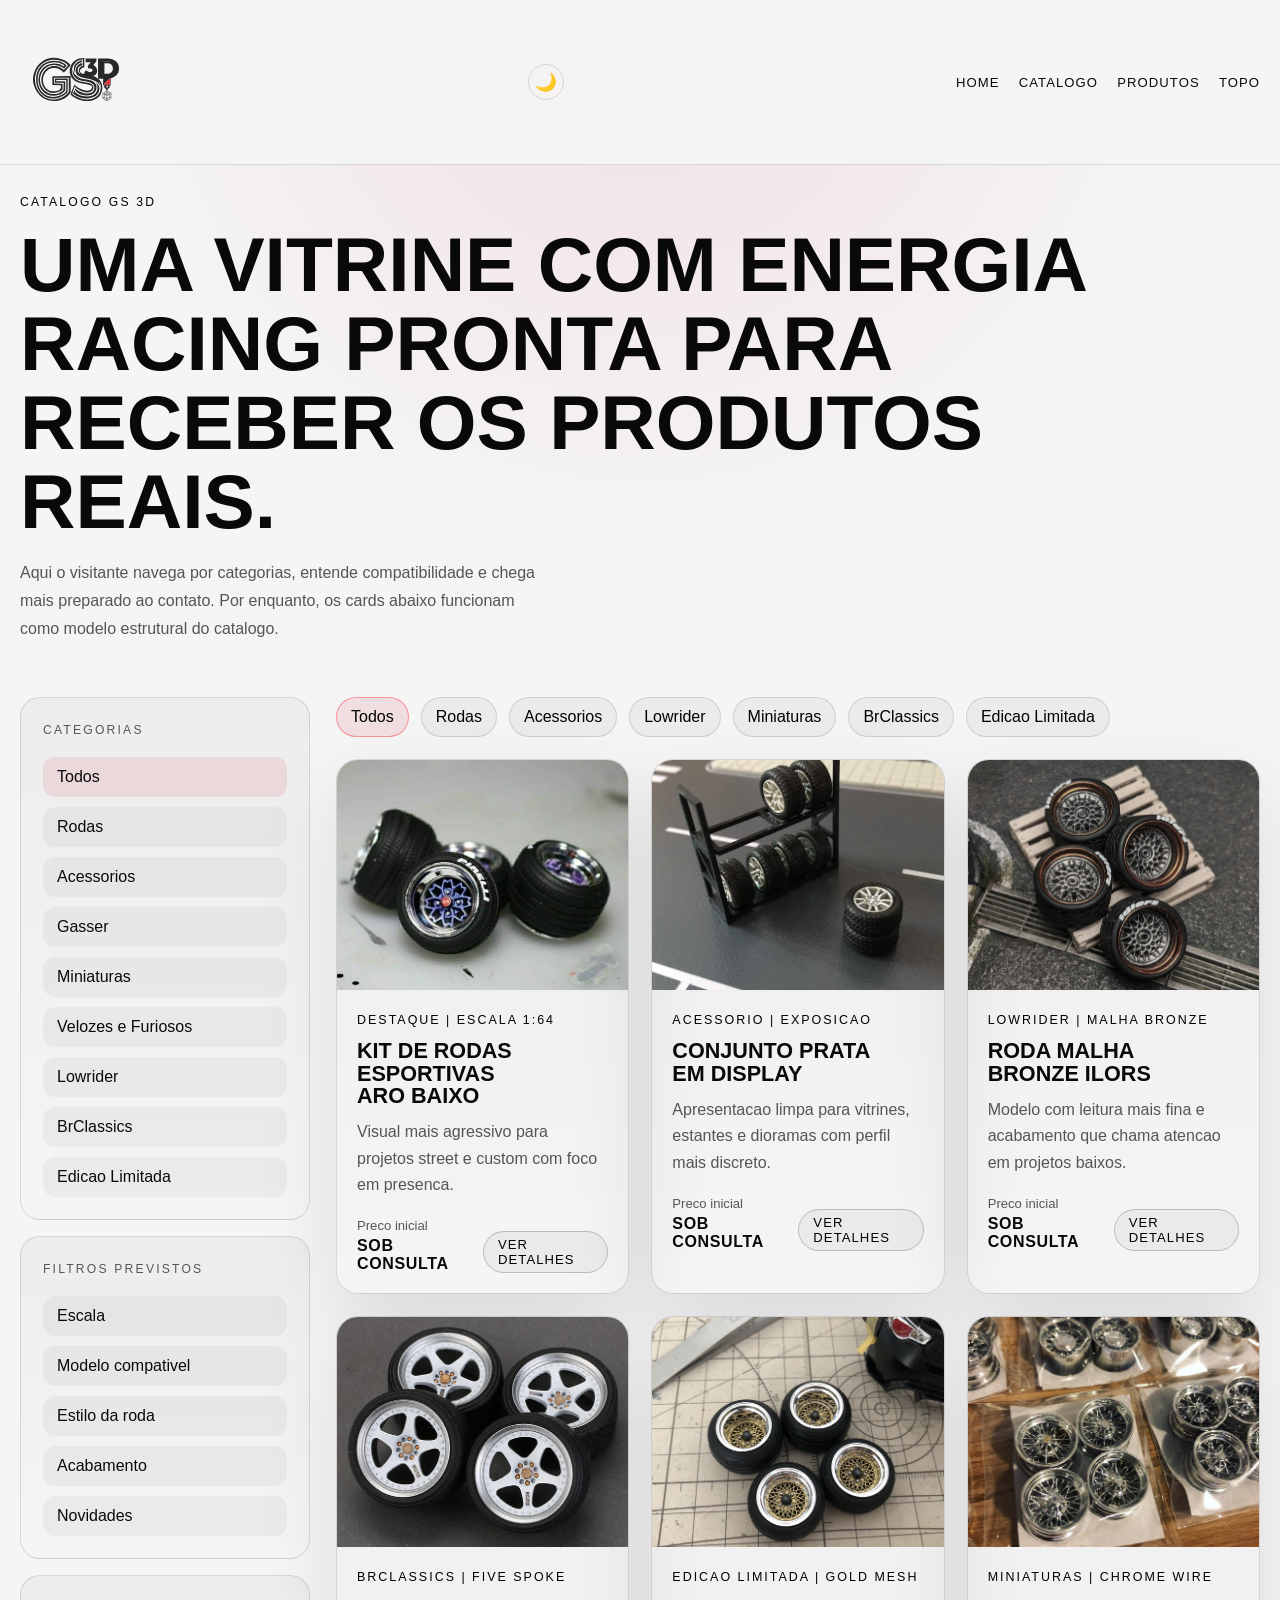
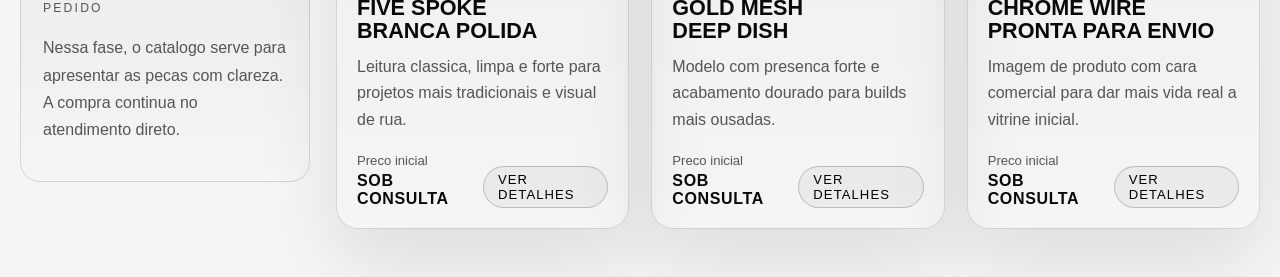
==== commit f0c8cbca: "Banners reais + menu catalogo como link direto - Adiciona fotos do Jaguar Project 8 e rodas GS 3D no" ====
--- a/catalogo.html
+++ b/catalogo.html
@@ -26,29 +26,7 @@
 
         <nav class="primary-nav" id="primary-menu" aria-label="Navegacao principal">
           <a href="index.html">Home</a>
-          <div class="nav-dropdown nav-dropdown-catalog">
-            <button
-              class="nav-dropdown-toggle"
-              type="button"
-              aria-expanded="false"
-              aria-controls="catalog-menu"
-            >
-              Catalogo
-            </button>
-
-            <div class="nav-dropdown-panel nav-dropdown-panel-wide" id="catalog-menu" role="menu">
-              <div class="nav-dropdown-grid">
-                <a href="catalogo.html?categoria=rodas" role="menuitem">Rodas</a>
-                <a href="catalogo.html?categoria=acessorios" role="menuitem">Acessorios</a>
-                <a href="catalogo.html?categoria=gasser" role="menuitem">Gasser</a>
-                <a href="catalogo.html?categoria=miniaturas" role="menuitem">Miniaturas</a>
-                <a href="catalogo.html?categoria=velozes-e-furiosos" role="menuitem">Velozes e Furiosos</a>
-                <a href="catalogo.html?categoria=lowrider" role="menuitem">Lowrider</a>
-                <a href="catalogo.html?categoria=brclassics" role="menuitem">BrClassics</a>
-                <a href="catalogo.html?categoria=edicao-limitada" role="menuitem">Edicao Limitada</a>
-              </div>
-            </div>
-          </div>
+          <a href="catalogo.html" aria-current="page">Catalogo</a>
 
           <a href="#catalogo-grid">Produtos</a>
           <a href="#topo">Topo</a>
